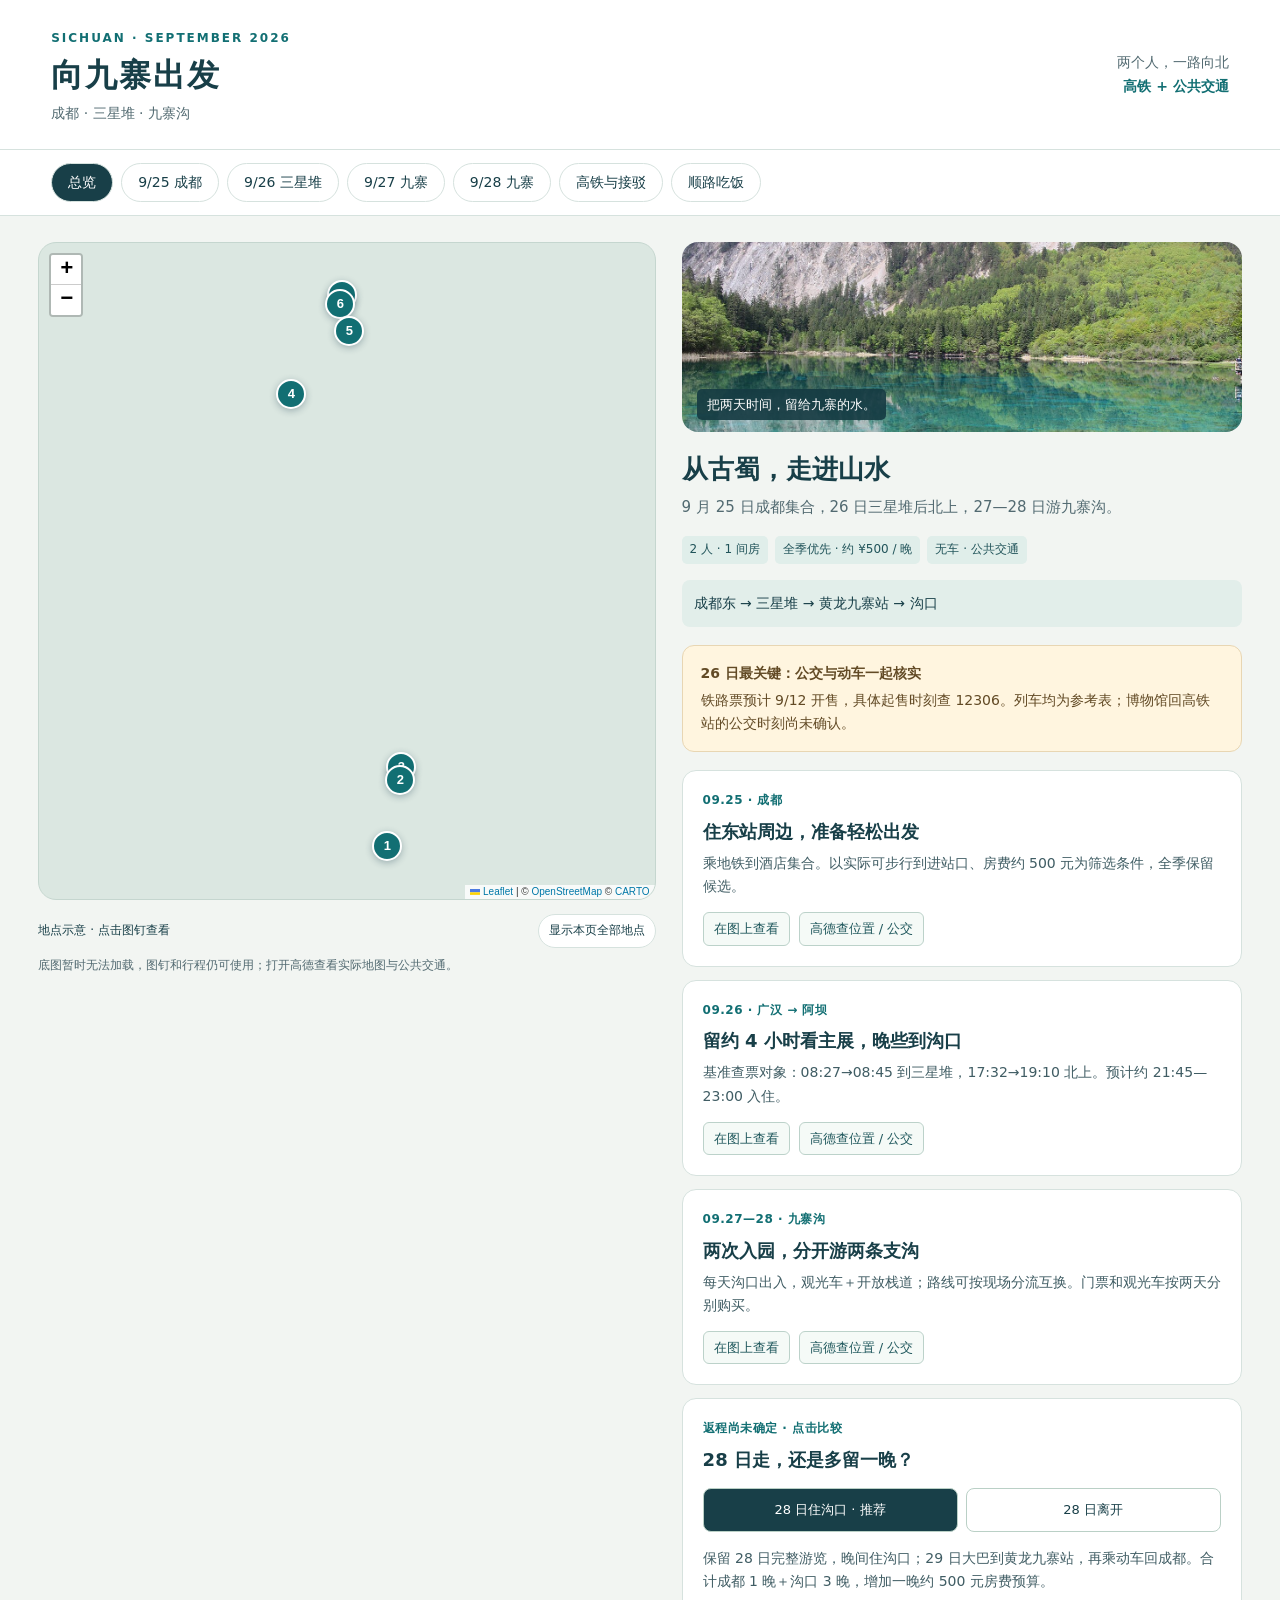
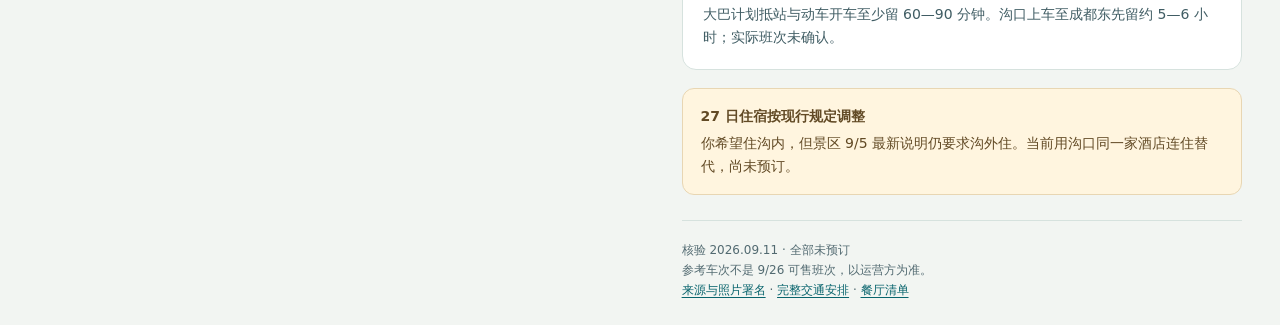
==== index.html @ 424cde05 "Publish mobile-friendly Sichuan travel map" ====
<!doctype html>
<html lang="zh-CN"><head><meta charset="utf-8"><meta name="viewport" content="width=device-width,initial-scale=1"><title>向九寨出发 · 两人旅行地图</title><link rel="stylesheet" href="vendor/leaflet.css"><link rel="stylesheet" href="style.css"><script defer src="vendor/leaflet.js"></script><script defer src="trip.js"></script></head>
<body><header><div><small>SICHUAN · SEPTEMBER 2026</small><h1>向九寨出发</h1><p>成都 · 三星堆 · 九寨沟</p></div><p>两个人，一路向北<br><b>高铁 + 公共交通</b></p></header><nav id="tabs" aria-label="行程日期"></nav><main><section class="map-panel" aria-label="行程地图"><div id="map"><p>地图准备中，文字行程也可独立使用。</p></div><div class="map-note"><span>地点示意 · 点击图钉查看</span><button id="fit">显示本页全部地点</button></div><p class="fine">图钉为参考位置；不以直线表示实际交通路线。公共交通请打开高德查询。</p></section><section class="reading"><div id="content" aria-live="polite"></div><footer>核验 2026.09.11 · 全部未预订<br>参考车次不是 9/26 可售班次，以运营方为准。<br><a href="sources.html">来源与照片署名</a> · <a href="交通安排.md">完整交通安排</a> · <a href="餐厅.md">餐厅清单</a></footer></section></main><noscript>请启用 JavaScript，或打开 <a href="交通安排.md">文字行程</a>。</noscript></body></html>
---- vendor/leaflet.css ----
/* required styles */

.leaflet-pane,
.leaflet-tile,
.leaflet-marker-icon,
.leaflet-marker-shadow,
.leaflet-tile-container,
.leaflet-pane > svg,
.leaflet-pane > canvas,
.leaflet-zoom-box,
.leaflet-image-layer,
.leaflet-layer {
	position: absolute;
	left: 0;
	top: 0;
	}
.leaflet-container {
	overflow: hidden;
	}
.leaflet-tile,
.leaflet-marker-icon,
.leaflet-marker-shadow {
	-webkit-user-select: none;
	   -moz-user-select: none;
	        user-select: none;
	  -webkit-user-drag: none;
	}
/* Prevents IE11 from highlighting tiles in blue */
.leaflet-tile::selection {
	background: transparent;
}
/* Safari renders non-retina tile on retina better with this, but Chrome is worse */
.leaflet-safari .leaflet-tile {
	image-rendering: -webkit-optimize-contrast;
	}
/* hack that prevents hw layers "stretching" when loading new tiles */
.leaflet-safari .leaflet-tile-container {
	width: 1600px;
	height: 1600px;
	-webkit-transform-origin: 0 0;
	}
.leaflet-marker-icon,
.leaflet-marker-shadow {
	display: block;
	}
/* .leaflet-container svg: reset svg max-width decleration shipped in Joomla! (joomla.org) 3.x */
/* .leaflet-container img: map is broken in FF if you have max-width: 100% on tiles */
.leaflet-container .leaflet-overlay-pane svg {
	max-width: none !important;
	max-height: none !important;
	}
.leaflet-container .leaflet-marker-pane img,
.leaflet-container .leaflet-shadow-pane img,
.leaflet-container .leaflet-tile-pane img,
.leaflet-container img.leaflet-image-layer,
.leaflet-container .leaflet-tile {
	max-width: none !important;
	max-height: none !important;
	width: auto;
	padding: 0;
	}

.leaflet-container img.leaflet-tile {
	/* See: https://bugs.chromium.org/p/chromium/issues/detail?id=600120 */
	mix-blend-mode: plus-lighter;
}

.leaflet-container.leaflet-touch-zoom {
	-ms-touch-action: pan-x pan-y;
	touch-action: pan-x pan-y;
	}
.leaflet-container.leaflet-touch-drag {
	-ms-touch-action: pinch-zoom;
	/* Fallback for FF which doesn't support pinch-zoom */
	touch-action: none;
	touch-action: pinch-zoom;
}
.leaflet-container.leaflet-touch-drag.leaflet-touch-zoom {
	-ms-touch-action: none;
	touch-action: none;
}
.leaflet-container {
	-webkit-tap-highlight-color: transparent;
}
.leaflet-container a {
	-webkit-tap-highlight-color: rgba(51, 181, 229, 0.4);
}
.leaflet-tile {
	filter: inherit;
	visibility: hidden;
	}
.leaflet-tile-loaded {
	visibility: inherit;
	}
.leaflet-zoom-box {
	width: 0;
	height: 0;
	-moz-box-sizing: border-box;
	     box-sizing: border-box;
	z-index: 800;
	}
/* workaround for https://bugzilla.mozilla.org/show_bug.cgi?id=888319 */
.leaflet-overlay-pane svg {
	-moz-user-select: none;
	}

.leaflet-pane         { z-index: 400; }

.leaflet-tile-pane    { z-index: 200; }
.leaflet-overlay-pane { z-index: 400; }
.leaflet-shadow-pane  { z-index: 500; }
.leaflet-marker-pane  { z-index: 600; }
.leaflet-tooltip-pane   { z-index: 650; }
.leaflet-popup-pane   { z-index: 700; }

.leaflet-map-pane canvas { z-index: 100; }
.leaflet-map-pane svg    { z-index: 200; }

.leaflet-vml-shape {
	width: 1px;
	height: 1px;
	}
.lvml {
	behavior: url(#default#VML);
	display: inline-block;
	position: absolute;
	}


/* control positioning */

.leaflet-control {
	position: relative;
	z-index: 800;
	pointer-events: visiblePainted; /* IE 9-10 doesn't have auto */
	pointer-events: auto;
	}
.leaflet-top,
.leaflet-bottom {
	position: absolute;
	z-index: 1000;
	pointer-events: none;
	}
.leaflet-top {
	top: 0;
	}
.leaflet-right {
	right: 0;
	}
.leaflet-bottom {
	bottom: 0;
	}
.leaflet-left {
	left: 0;
	}
.leaflet-control {
	float: left;
	clear: both;
	}
.leaflet-right .leaflet-control {
	float: right;
	}
.leaflet-top .leaflet-control {
	margin-top: 10px;
	}
.leaflet-bottom .leaflet-control {
	margin-bottom: 10px;
	}
.leaflet-left .leaflet-control {
	margin-left: 10px;
	}
.leaflet-right .leaflet-control {
	margin-right: 10px;
	}


/* zoom and fade animations */

.leaflet-fade-anim .leaflet-popup {
	opacity: 0;
	-webkit-transition: opacity 0.2s linear;
	   -moz-transition: opacity 0.2s linear;
	        transition: opacity 0.2s linear;
	}
.leaflet-fade-anim .leaflet-map-pane .leaflet-popup {
	opacity: 1;
	}
.leaflet-zoom-animated {
	-webkit-transform-origin: 0 0;
	    -ms-transform-origin: 0 0;
	        transform-origin: 0 0;
	}
svg.leaflet-zoom-animated {
	will-change: transform;
}

.leaflet-zoom-anim .leaflet-zoom-animated {
	-webkit-transition: -webkit-transform 0.25s cubic-bezier(0,0,0.25,1);
	   -moz-transition:    -moz-transform 0.25s cubic-bezier(0,0,0.25,1);
	        transition:         transform 0.25s cubic-bezier(0,0,0.25,1);
	}
.leaflet-zoom-anim .leaflet-tile,
.leaflet-pan-anim .leaflet-tile {
	-webkit-transition: none;
	   -moz-transition: none;
	        transition: none;
	}

.leaflet-zoom-anim .leaflet-zoom-hide {
	visibility: hidden;
	}


/* cursors */

.leaflet-interactive {
	cursor: pointer;
	}
.leaflet-grab {
	cursor: -webkit-grab;
	cursor:    -moz-grab;
	cursor:         grab;
	}
.leaflet-crosshair,
.leaflet-crosshair .leaflet-interactive {
	cursor: crosshair;
	}
.leaflet-popup-pane,
.leaflet-control {
	cursor: auto;
	}
.leaflet-dragging .leaflet-grab,
.leaflet-dragging .leaflet-grab .leaflet-interactive,
.leaflet-dragging .leaflet-marker-draggable {
	cursor: move;
	cursor: -webkit-grabbing;
	cursor:    -moz-grabbing;
	cursor:         grabbing;
	}

/* marker & overlays interactivity */
.leaflet-marker-icon,
.leaflet-marker-shadow,
.leaflet-image-layer,
.leaflet-pane > svg path,
.leaflet-tile-container {
	pointer-events: none;
	}

.leaflet-marker-icon.leaflet-interactive,
.leaflet-image-layer.leaflet-interactive,
.leaflet-pane > svg path.leaflet-interactive,
svg.leaflet-image-layer.leaflet-interactive path {
	pointer-events: visiblePainted; /* IE 9-10 doesn't have auto */
	pointer-events: auto;
	}

/* visual tweaks */

.leaflet-container {
	background: #ddd;
	outline-offset: 1px;
	}
.leaflet-container a {
	color: #0078A8;
	}
.leaflet-zoom-box {
	border: 2px dotted #38f;
	background: rgba(255,255,255,0.5);
	}


/* general typography */
.leaflet-container {
	font-family: "Helvetica Neue", Arial, Helvetica, sans-serif;
	font-size: 12px;
	font-size: 0.75rem;
	line-height: 1.5;
	}


/* general toolbar styles */

.leaflet-bar {
	box-shadow: 0 1px 5px rgba(0,0,0,0.65);
	border-radius: 4px;
	}
.leaflet-bar a {
	background-color: #fff;
	border-bottom: 1px solid #ccc;
	width: 26px;
	height: 26px;
	line-height: 26px;
	display: block;
	text-align: center;
	text-decoration: none;
	color: black;
	}
.leaflet-bar a,
.leaflet-control-layers-toggle {
	background-position: 50% 50%;
	background-repeat: no-repeat;
	display: block;
	}
.leaflet-bar a:hover,
.leaflet-bar a:focus {
	background-color: #f4f4f4;
	}
.leaflet-bar a:first-child {
	border-top-left-radius: 4px;
	border-top-right-radius: 4px;
	}
.leaflet-bar a:last-child {
	border-bottom-left-radius: 4px;
	border-bottom-right-radius: 4px;
	border-bottom: none;
	}
.leaflet-bar a.leaflet-disabled {
	cursor: default;
	background-color: #f4f4f4;
	color: #bbb;
	}

.leaflet-touch .leaflet-bar a {
	width: 30px;
	height: 30px;
	line-height: 30px;
	}
.leaflet-touch .leaflet-bar a:first-child {
	border-top-left-radius: 2px;
	border-top-right-radius: 2px;
	}
.leaflet-touch .leaflet-bar a:last-child {
	border-bottom-left-radius: 2px;
	border-bottom-right-radius: 2px;
	}

/* zoom control */

.leaflet-control-zoom-in,
.leaflet-control-zoom-out {
	font: bold 18px 'Lucida Console', Monaco, monospace;
	text-indent: 1px;
	}

.leaflet-touch .leaflet-control-zoom-in, .leaflet-touch .leaflet-control-zoom-out  {
	font-size: 22px;
	}


/* layers control */

.leaflet-control-layers {
	box-shadow: 0 1px 5px rgba(0,0,0,0.4);
	background: #fff;
	border-radius: 5px;
	}
.leaflet-control-layers-toggle {
	background-image: url(images/layers.png);
	width: 36px;
	height: 36px;
	}
.leaflet-retina .leaflet-control-layers-toggle {
	background-image: url(images/layers-2x.png);
	background-size: 26px 26px;
	}
.leaflet-touch .leaflet-control-layers-toggle {
	width: 44px;
	height: 44px;
	}
.leaflet-control-layers .leaflet-control-layers-list,
.leaflet-control-layers-expanded .leaflet-control-layers-toggle {
	display: none;
	}
.leaflet-control-layers-expanded .leaflet-control-layers-list {
	display: block;
	position: relative;
	}
.leaflet-control-layers-expanded {
	padding: 6px 10px 6px 6px;
	color: #333;
	background: #fff;
	}
.leaflet-control-layers-scrollbar {
	overflow-y: scroll;
	overflow-x: hidden;
	padding-right: 5px;
	}
.leaflet-control-layers-selector {
	margin-top: 2px;
	position: relative;
	top: 1px;
	}
.leaflet-control-layers label {
	display: block;
	font-size: 13px;
	font-size: 1.08333em;
	}
.leaflet-control-layers-separator {
	height: 0;
	border-top: 1px solid #ddd;
	margin: 5px -10px 5px -6px;
	}

/* Default icon URLs */
.leaflet-default-icon-path { /* used only in path-guessing heuristic, see L.Icon.Default */
	background-image: url(images/marker-icon.png);
	}


/* attribution and scale controls */

.leaflet-container .leaflet-control-attribution {
	background: #fff;
	background: rgba(255, 255, 255, 0.8);
	margin: 0;
	}
.leaflet-control-attribution,
.leaflet-control-scale-line {
	padding: 0 5px;
	color: #333;
	line-height: 1.4;
	}
.leaflet-control-attribution a {
	text-decoration: none;
	}
.leaflet-control-attribution a:hover,
.leaflet-control-attribution a:focus {
	text-decoration: underline;
	}
.leaflet-attribution-flag {
	display: inline !important;
	vertical-align: baseline !important;
	width: 1em;
	height: 0.6669em;
	}
.leaflet-left .leaflet-control-scale {
	margin-left: 5px;
	}
.leaflet-bottom .leaflet-control-scale {
	margin-bottom: 5px;
	}
.leaflet-control-scale-line {
	border: 2px solid #777;
	border-top: none;
	line-height: 1.1;
	padding: 2px 5px 1px;
	white-space: nowrap;
	-moz-box-sizing: border-box;
	     box-sizing: border-box;
	background: rgba(255, 255, 255, 0.8);
	text-shadow: 1px 1px #fff;
	}
.leaflet-control-scale-line:not(:first-child) {
	border-top: 2px solid #777;
	border-bottom: none;
	margin-top: -2px;
	}
.leaflet-control-scale-line:not(:first-child):not(:last-child) {
	border-bottom: 2px solid #777;
	}

.leaflet-touch .leaflet-control-attribution,
.leaflet-touch .leaflet-control-layers,
.leaflet-touch .leaflet-bar {
	box-shadow: none;
	}
.leaflet-touch .leaflet-control-layers,
.leaflet-touch .leaflet-bar {
	border: 2px solid rgba(0,0,0,0.2);
	background-clip: padding-box;
	}


/* popup */

.leaflet-popup {
	position: absolute;
	text-align: center;
	margin-bottom: 20px;
	}
.leaflet-popup-content-wrapper {
	padding: 1px;
	text-align: left;
	border-radius: 12px;
	}
.leaflet-popup-content {
	margin: 13px 24px 13px 20px;
	line-height: 1.3;
	font-size: 13px;
	font-size: 1.08333em;
	min-height: 1px;
	}
.leaflet-popup-content p {
	margin: 17px 0;
	margin: 1.3em 0;
	}
.leaflet-popup-tip-container {
	width: 40px;
	height: 20px;
	position: absolute;
	left: 50%;
	margin-top: -1px;
	margin-left: -20px;
	overflow: hidden;
	pointer-events: none;
	}
.leaflet-popup-tip {
	width: 17px;
	height: 17px;
	padding: 1px;

	margin: -10px auto 0;
	pointer-events: auto;

	-webkit-transform: rotate(45deg);
	   -moz-transform: rotate(45deg);
	    -ms-transform: rotate(45deg);
	        transform: rotate(45deg);
	}
.leaflet-popup-content-wrapper,
.leaflet-popup-tip {
	background: white;
	color: #333;
	box-shadow: 0 3px 14px rgba(0,0,0,0.4);
	}
.leaflet-container a.leaflet-popup-close-button {
	position: absolute;
	top: 0;
	right: 0;
	border: none;
	text-align: center;
	width: 24px;
	height: 24px;
	font: 16px/24px Tahoma, Verdana, sans-serif;
	color: #757575;
	text-decoration: none;
	background: transparent;
	}
.leaflet-container a.leaflet-popup-close-button:hover,
.leaflet-container a.leaflet-popup-close-button:focus {
	color: #585858;
	}
.leaflet-popup-scrolled {
	overflow: auto;
	}

.leaflet-oldie .leaflet-popup-content-wrapper {
	-ms-zoom: 1;
	}
.leaflet-oldie .leaflet-popup-tip {
	width: 24px;
	margin: 0 auto;

	-ms-filter: "progid:DXImageTransform.Microsoft.Matrix(M11=0.70710678, M12=0.70710678, M21=-0.70710678, M22=0.70710678)";
	filter: progid:DXImageTransform.Microsoft.Matrix(M11=0.70710678, M12=0.70710678, M21=-0.70710678, M22=0.70710678);
	}

.leaflet-oldie .leaflet-control-zoom,
.leaflet-oldie .leaflet-control-layers,
.leaflet-oldie .leaflet-popup-content-wrapper,
.leaflet-oldie .leaflet-popup-tip {
	border: 1px solid #999;
	}


/* div icon */

.leaflet-div-icon {
	background: #fff;
	border: 1px solid #666;
	}


/* Tooltip */
/* Base styles for the element that has a tooltip */
.leaflet-tooltip {
	position: absolute;
	padding: 6px;
	background-color: #fff;
	border: 1px solid #fff;
	border-radius: 3px;
	color: #222;
	white-space: nowrap;
	-webkit-user-select: none;
	-moz-user-select: none;
	-ms-user-select: none;
	user-select: none;
	pointer-events: none;
	box-shadow: 0 1px 3px rgba(0,0,0,0.4);
	}
.leaflet-tooltip.leaflet-interactive {
	cursor: pointer;
	pointer-events: auto;
	}
.leaflet-tooltip-top:before,
.leaflet-tooltip-bottom:before,
.leaflet-tooltip-left:before,
.leaflet-tooltip-right:before {
	position: absolute;
	pointer-events: none;
	border: 6px solid transparent;
	background: transparent;
	content: "";
	}

/* Directions */

.leaflet-tooltip-bottom {
	margin-top: 6px;
}
.leaflet-tooltip-top {
	margin-top: -6px;
}
.leaflet-tooltip-bottom:before,
.leaflet-tooltip-top:before {
	left: 50%;
	margin-left: -6px;
	}
.leaflet-tooltip-top:before {
	bottom: 0;
	margin-bottom: -12px;
	border-top-color: #fff;
	}
.leaflet-tooltip-bottom:before {
	top: 0;
	margin-top: -12px;
	margin-left: -6px;
	border-bottom-color: #fff;
	}
.leaflet-tooltip-left {
	margin-left: -6px;
}
.leaflet-tooltip-right {
	margin-left: 6px;
}
.leaflet-tooltip-left:before,
.leaflet-tooltip-right:before {
	top: 50%;
	margin-top: -6px;
	}
.leaflet-tooltip-left:before {
	right: 0;
	margin-right: -12px;
	border-left-color: #fff;
	}
.leaflet-tooltip-right:before {
	left: 0;
	margin-left: -12px;
	border-right-color: #fff;
	}

/* Printing */

@media print {
	/* Prevent printers from removing background-images of controls. */
	.leaflet-control {
		-webkit-print-color-adjust: exact;
		print-color-adjust: exact;
		}
	}
---- style.css ----
:root{--ink:#183f48;--teal:#126f73;--muted:#526a71;--paper:#f2f5f2;--line:#d6e2de}*{box-sizing:border-box}body{margin:0;background:var(--paper);color:var(--ink);font:16px/1.65 system-ui,-apple-system,"Microsoft YaHei",sans-serif}header{display:flex;justify-content:space-between;align-items:center;padding:24px 4vw;background:#fff;border-bottom:1px solid var(--line)}header small{font-size:12px;letter-spacing:2px;color:var(--teal);font-weight:700}h1{font-size:32px;letter-spacing:2px;line-height:1.3;margin:5px 0}header p{font-size:14px;margin:0;color:var(--muted)}header>p{text-align:right}header b{color:var(--teal)}nav{padding:13px 4vw;display:flex;gap:8px;overflow:auto;background:#fff;position:sticky;top:0;z-index:1001;border-bottom:1px solid var(--line)}button{font:inherit;cursor:pointer}nav button{white-space:nowrap;border:1px solid var(--line);background:white;border-radius:22px;padding:7px 16px;color:var(--ink);font-size:14px}button[aria-pressed=true]{background:var(--ink);color:white}button:focus-visible,a:focus-visible,summary:focus-visible{outline:3px solid #a36516;outline-offset:3px}main{display:grid;grid-template-columns:minmax(0,1.05fr) minmax(410px,1fr);max-width:1600px;margin:auto}.map-panel{padding:26px 0 26px 3vw;position:sticky;top:70px;height:calc(100vh - 90px)}#map{height:calc(100% - 100px);min-height:300px;border-radius:18px;background:#dbe7e1;overflow:hidden;border:1px solid #c5d6cf;z-index:0}#map>p{padding:25px}.map-note{display:flex;align-items:center;justify-content:space-between;gap:10px;font-size:12px;margin-top:14px}.map-note button{font-size:12px;padding:6px 10px;border:1px solid var(--line);border-radius:20px;background:#fff;color:var(--ink)}.fine{font-size:12px;color:var(--muted);line-height:1.6;margin:8px 0}.reading{padding:26px 3vw 24px 26px;min-width:0}h2{font-size:26px;line-height:1.35;margin:0 0 8px}h3{font-size:18px;line-height:1.5;margin:0 0 7px}p{margin:0 0 14px}a{color:#08646d;text-underline-offset:3px}.intro{color:var(--muted);font-size:15px}.hero{height:190px;border-radius:16px;overflow:hidden;position:relative;margin-bottom:20px;background:var(--ink)}.hero img{width:100%;height:100%;object-fit:cover}.hero span{position:absolute;bottom:12px;left:15px;color:#fff;background:#153b42e8;border-radius:5px;padding:5px 10px;font-size:13px}.badges{display:flex;flex-wrap:wrap;gap:7px;margin:16px 0}.badge{font-size:12px;background:#e0eeea;color:#21545a;border-radius:5px;padding:4px 8px}.notice{padding:16px 18px;background:#fff5df;border:1px solid #e8d6b3;border-radius:12px;font-size:14px;color:#624a25;margin:18px 0}.notice strong{display:block;margin-bottom:4px}.card{background:#fff;border:1px solid var(--line);border-radius:14px;padding:20px;margin:13px 0}.meta{font-size:12px;letter-spacing:.5px;color:var(--teal);font-weight:700;margin-bottom:7px}.card p{font-size:14px;color:#405d64;margin-bottom:10px}.card p:last-child{margin-bottom:0}.actions{display:flex;gap:9px;flex-wrap:wrap;margin-top:14px}.actions a,.actions button{font-size:13px;border:1px solid #bcd2ca;border-radius:6px;padding:5px 10px;background:#f5faf7;text-decoration:none;color:#20585d}.actions button:hover,.actions a:hover{background:#e4f0eb}summary{cursor:pointer;font-weight:650;font-size:14px}details p{margin-top:10px}.route{font-size:14px;background:#e2eeea;border-radius:8px;padding:12px;margin:15px 0}.switch{display:flex;gap:8px;margin:15px 0}.switch button{border:1px solid #bad0c6;border-radius:8px;font-size:13px;padding:10px;flex:1}.switch button:not([aria-pressed=true]){background:#fff;color:var(--ink)}.timeline{border-left:2px solid #b8d1c5;margin-left:7px;padding-left:18px}.timeline .card{position:relative}.timeline .card:before{content:"";position:absolute;left:-25px;top:24px;width:10px;height:10px;background:var(--teal);border-radius:50%;border:2px solid var(--paper)}.train-grid{display:grid;grid-template-columns:1fr auto 1fr;gap:6px;align-items:center}.train-grid strong{font-size:24px}.train-grid>div:last-child{text-align:right}.train-grid small{display:block;font-size:12px;color:var(--muted)}.train-grid>span{font-size:12px;color:var(--teal)}footer{font-size:12px;color:var(--muted);border-top:1px solid var(--line);margin-top:25px;padding-top:20px}.leaflet-popup-content{font-family:system-ui,"Microsoft YaHei",sans-serif;line-height:1.6}.marker-dot{display:flex;align-items:center;justify-content:center;width:30px;height:30px;background:var(--teal);color:#fff;border-radius:50%;border:2px solid white;box-shadow:0 2px 7px #173a4c50;font-size:13px;font-weight:bold}.marker-dot.food{background:#9a6729}.leaflet-control-attribution{font-size:10px}.source-page{max-width:850px;margin:auto;padding:30px}.source-page li{margin:14px 0}@media(max-width:850px){header{padding:20px}h1{font-size:26px}header>p{font-size:12px}nav{padding:10px 16px}main{display:block}.map-panel{position:relative;top:auto;height:auto;padding:16px 16px 0}#map{height:34vh;min-height:240px}.reading{padding:22px 16px}.map-note{margin-top:9px}h2{font-size:23px}.hero{height:165px}.card{padding:17px}}
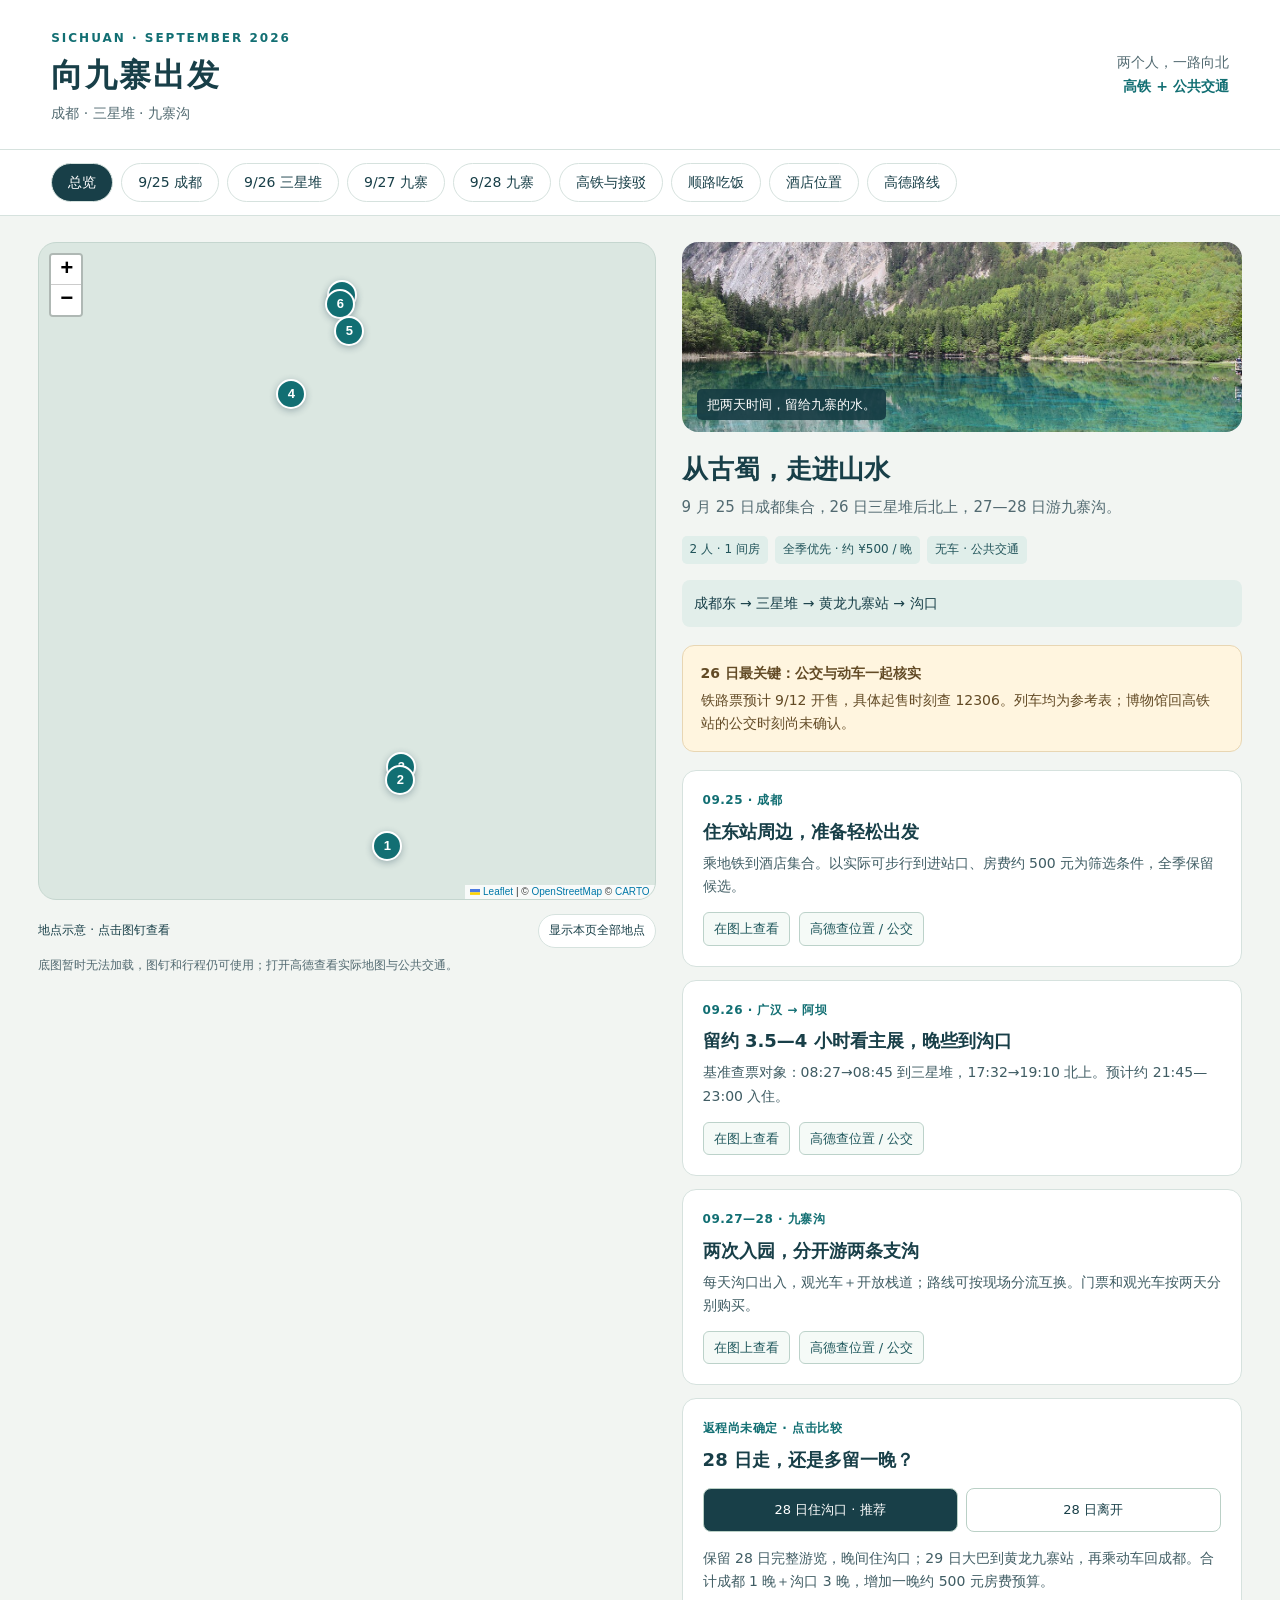
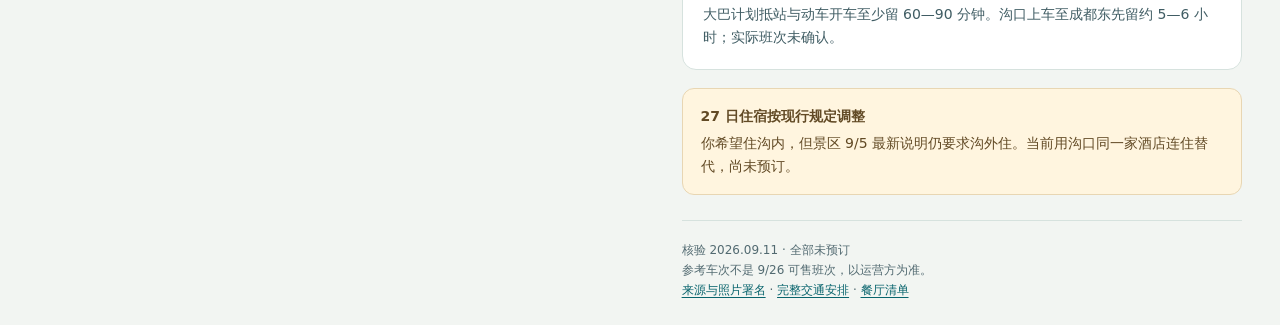
==== commit 4e4d6b21: "Add saved Amap walking and transit routes to trip map" ====
--- a/index.html
+++ b/index.html
@@ -1,3 +1,3 @@
 <!doctype html>
-<html lang="zh-CN"><head><meta charset="utf-8"><meta name="viewport" content="width=device-width,initial-scale=1"><title>向九寨出发 · 两人旅行地图</title><link rel="stylesheet" href="vendor/leaflet.css"><link rel="stylesheet" href="style.css"><script defer src="vendor/leaflet.js"></script><script defer src="trip.js"></script></head>
-<body><header><div><small>SICHUAN · SEPTEMBER 2026</small><h1>向九寨出发</h1><p>成都 · 三星堆 · 九寨沟</p></div><p>两个人，一路向北<br><b>高铁 + 公共交通</b></p></header><nav id="tabs" aria-label="行程日期"></nav><main><section class="map-panel" aria-label="行程地图"><div id="map"><p>地图准备中，文字行程也可独立使用。</p></div><div class="map-note"><span>地点示意 · 点击图钉查看</span><button id="fit">显示本页全部地点</button></div><p class="fine">图钉为参考位置；不以直线表示实际交通路线。公共交通请打开高德查询。</p></section><section class="reading"><div id="content" aria-live="polite"></div><footer>核验 2026.09.11 · 全部未预订<br>参考车次不是 9/26 可售班次，以运营方为准。<br><a href="sources.html">来源与照片署名</a> · <a href="交通安排.md">完整交通安排</a> · <a href="餐厅.md">餐厅清单</a></footer></section></main><noscript>请启用 JavaScript，或打开 <a href="交通安排.md">文字行程</a>。</noscript></body></html>
+<html lang="zh-CN"><head><meta charset="utf-8"><meta name="viewport" content="width=device-width,initial-scale=1"><title>向九寨出发 · 两人旅行地图</title><link rel="stylesheet" href="vendor/leaflet.css"><link rel="stylesheet" href="style.css"><link rel="stylesheet" href="routes.css"><script defer src="vendor/leaflet.js"></script><script defer src="amap-data.js"></script><script defer src="trip.js"></script></head>
+<body><header><div><small>SICHUAN · SEPTEMBER 2026</small><h1>向九寨出发</h1><p>成都 · 三星堆 · 九寨沟</p></div><p>两个人，一路向北<br><b>高铁 + 公共交通</b></p></header><nav id="tabs" aria-label="行程日期"></nav><main><section class="map-panel" aria-label="行程地图"><div id="map"><p>地图准备中，文字行程也可独立使用。</p></div><div class="map-note"><span>地点示意 · 点击图钉查看</span><button id="fit">显示本页全部地点</button></div><p class="fine">地点与保存路线来自高德查询。路线仅作查询时参考，出行前在高德复核；景区接驳和铁路票另查运营方。</p></section><section class="reading"><div id="content" aria-live="polite"></div><footer>核验 2026.09.11 · 全部未预订<br>参考车次不是 9/26 可售班次，以运营方为准。<br><a href="sources.html">来源与照片署名</a> · <a href="交通安排.md">完整交通安排</a> · <a href="餐厅.md">餐厅清单</a></footer></section></main><noscript>请启用 JavaScript，或打开 <a href="交通安排.md">文字行程</a>。</noscript></body></html>
--- a/routes.css
+++ b/routes.css
@@ -0,0 +1 @@
+.saved-plan{border-top:1px solid var(--line);padding:15px 0 5px}.saved-plan h4{font-size:16px;margin:0 0 5px}.saved-plan details{margin-top:12px}.saved-plan ol{padding-left:23px;font-size:14px;line-height:1.8}.saved-plan li{padding:4px 0}.route-legend{display:flex;gap:20px;font-size:13px;color:var(--teal);margin:12px 0}.route-legend span:last-child{color:#916121}#route-area{font:inherit;font-size:14px;margin:0 0 10px 10px;padding:7px 12px;border:1px solid var(--line);border-radius:8px;background:white;color:var(--ink)}
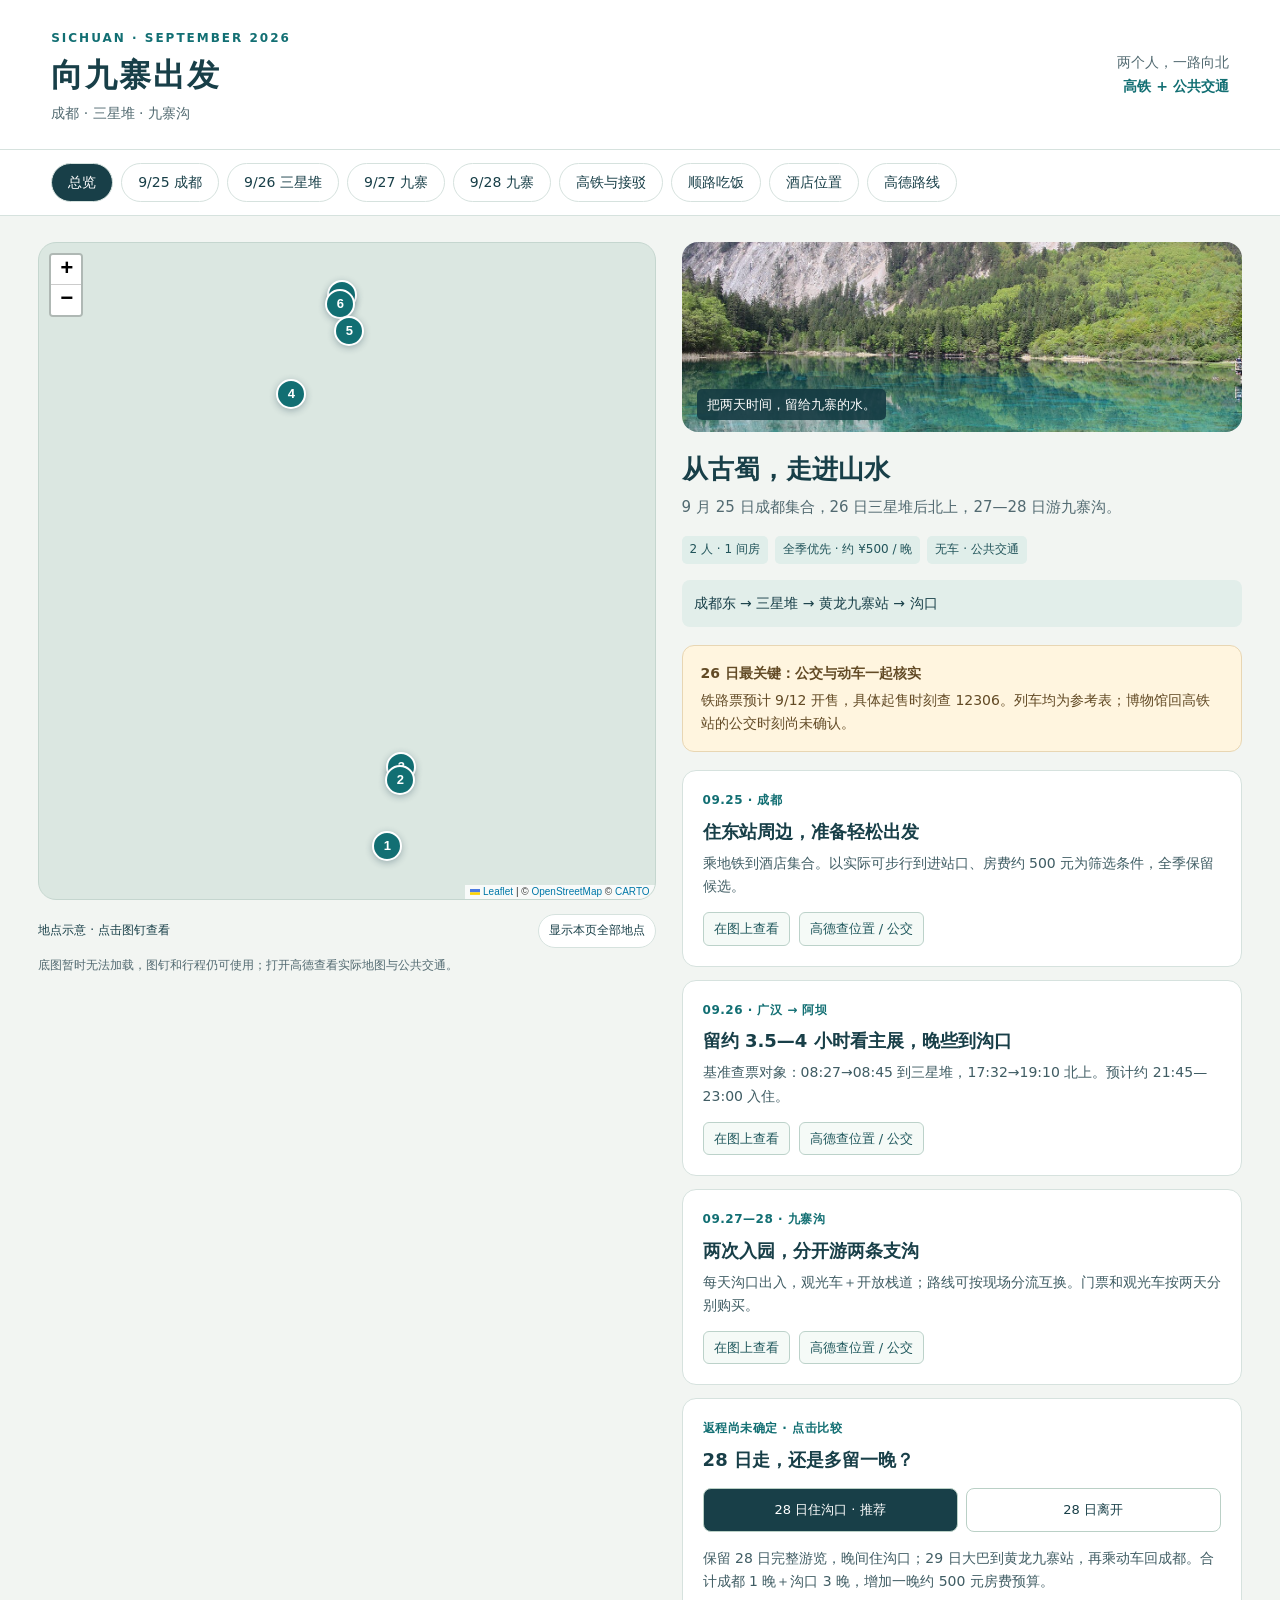
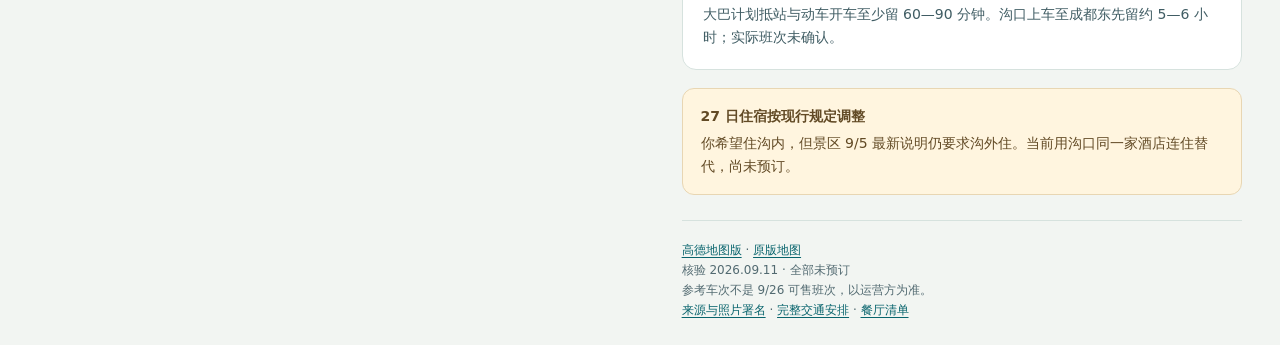
==== commit 73aec8f6: "Add verified Amap map version with server-side security proxy" ====
--- a/index.html
+++ b/index.html
@@ -1,3 +1,3 @@
 <!doctype html>
 <html lang="zh-CN"><head><meta charset="utf-8"><meta name="viewport" content="width=device-width,initial-scale=1"><title>向九寨出发 · 两人旅行地图</title><link rel="stylesheet" href="vendor/leaflet.css"><link rel="stylesheet" href="style.css"><link rel="stylesheet" href="routes.css"><script defer src="vendor/leaflet.js"></script><script defer src="amap-data.js"></script><script defer src="trip.js"></script></head>
-<body><header><div><small>SICHUAN · SEPTEMBER 2026</small><h1>向九寨出发</h1><p>成都 · 三星堆 · 九寨沟</p></div><p>两个人，一路向北<br><b>高铁 + 公共交通</b></p></header><nav id="tabs" aria-label="行程日期"></nav><main><section class="map-panel" aria-label="行程地图"><div id="map"><p>地图准备中，文字行程也可独立使用。</p></div><div class="map-note"><span>地点示意 · 点击图钉查看</span><button id="fit">显示本页全部地点</button></div><p class="fine">地点与保存路线来自高德查询。路线仅作查询时参考，出行前在高德复核；景区接驳和铁路票另查运营方。</p></section><section class="reading"><div id="content" aria-live="polite"></div><footer>核验 2026.09.11 · 全部未预订<br>参考车次不是 9/26 可售班次，以运营方为准。<br><a href="sources.html">来源与照片署名</a> · <a href="交通安排.md">完整交通安排</a> · <a href="餐厅.md">餐厅清单</a></footer></section></main><noscript>请启用 JavaScript，或打开 <a href="交通安排.md">文字行程</a>。</noscript></body></html>
+<body><header><div><small>SICHUAN · SEPTEMBER 2026</small><h1>向九寨出发</h1><p>成都 · 三星堆 · 九寨沟</p></div><p>两个人，一路向北<br><b>高铁 + 公共交通</b></p></header><nav id="tabs" aria-label="行程日期"></nav><main><section class="map-panel" aria-label="行程地图"><div id="map"><p>地图准备中，文字行程也可独立使用。</p></div><div class="map-note"><span>地点示意 · 点击图钉查看</span><button id="fit">显示本页全部地点</button></div><p class="fine">地点与保存路线来自高德查询。路线仅作查询时参考，出行前在高德复核；景区接驳和铁路票另查运营方。</p></section><section class="reading"><div id="content" aria-live="polite"></div><footer><a href="https://sichuan-trip-amap.vercel.app/">高德地图版</a> · <a href="https://mmming12.github.io/sichuan-trip-map/">原版地图</a><br>核验 2026.09.11 · 全部未预订<br>参考车次不是 9/26 可售班次，以运营方为准。<br><a href="sources.html">来源与照片署名</a> · <a href="交通安排.md">完整交通安排</a> · <a href="餐厅.md">餐厅清单</a></footer></section></main><noscript>请启用 JavaScript，或打开 <a href="交通安排.md">文字行程</a>。</noscript></body></html>
